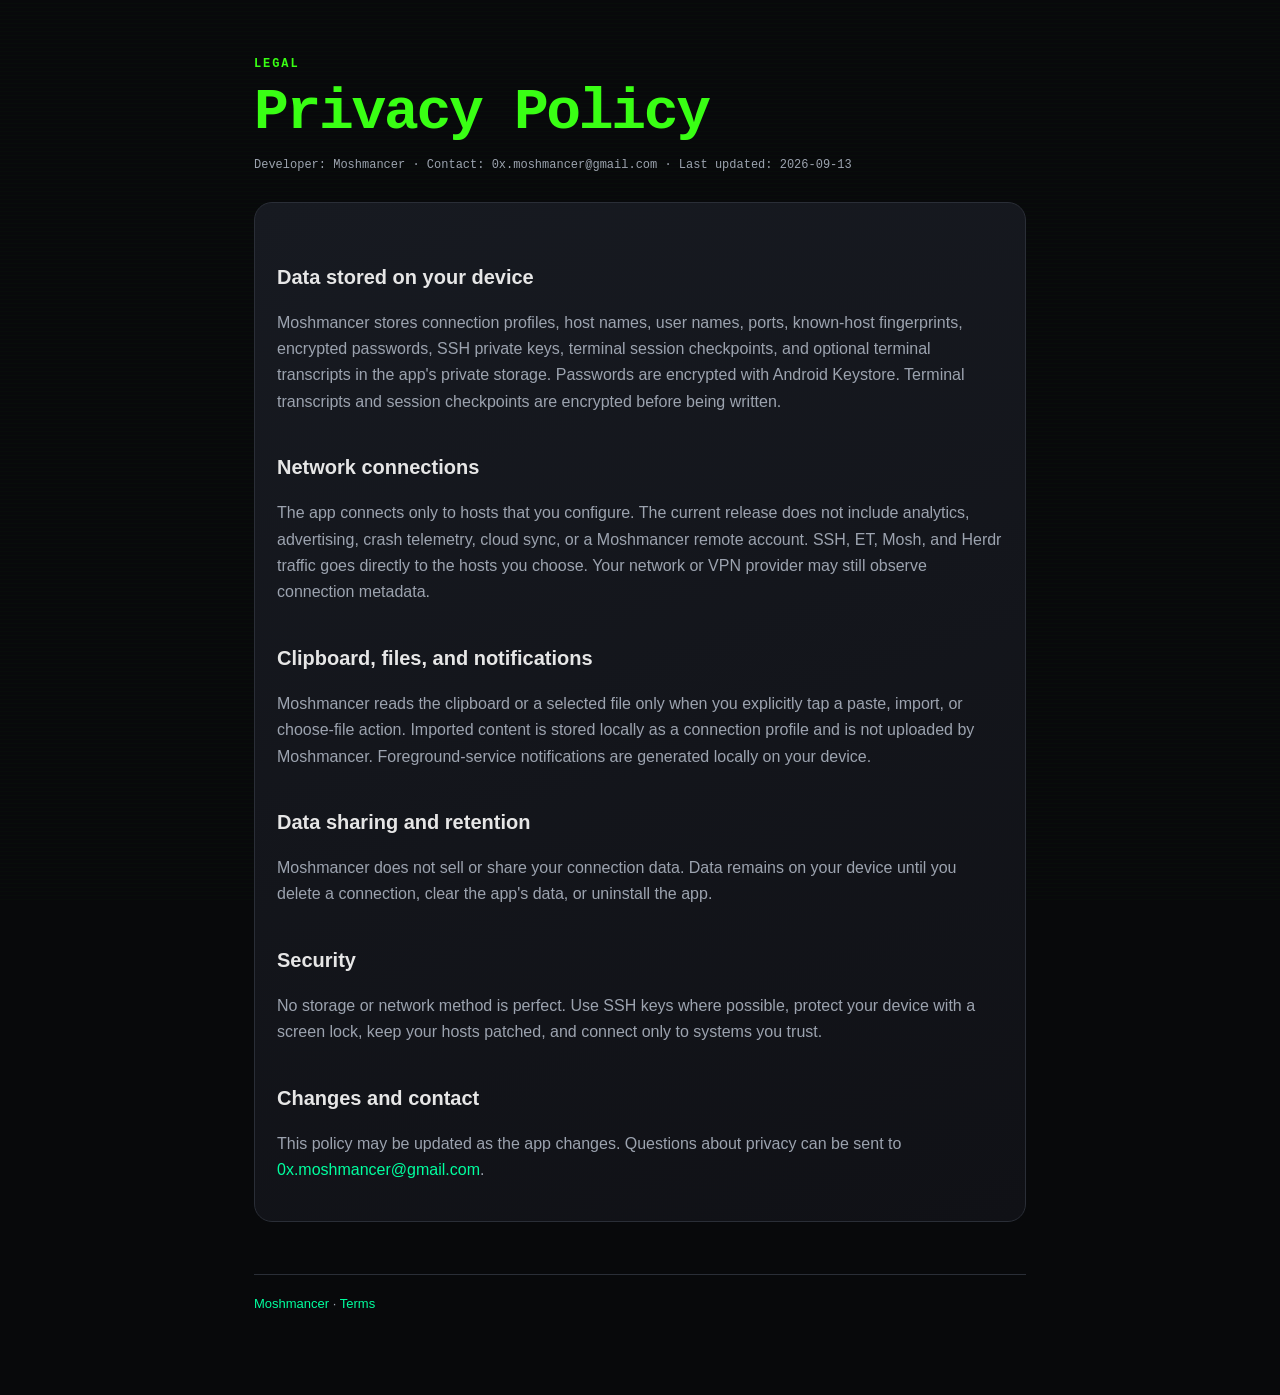
==== privacy/index.html @ 5819e2ba "Add Moshmancer public site and legal pages" ====
<!doctype html>
<html lang="en">
<head>
  <meta charset="utf-8">
  <meta name="viewport" content="width=device-width, initial-scale=1">
  <title>Privacy Policy · Moshmancer</title>
  <link rel="stylesheet" href="/assets/style.css">
</head>
<body>
<main class="wrap">
  <div class="eyebrow">Legal</div>
  <h1>Privacy Policy</h1>
  <p class="meta">Developer: Moshmancer · Contact: 0x.moshmancer@gmail.com · Last updated: 2026-09-13</p>
  <div class="card">
    <h2>Data stored on your device</h2>
    <p>Moshmancer stores connection profiles, host names, user names, ports, known-host fingerprints, encrypted passwords, SSH private keys, terminal session checkpoints, and optional terminal transcripts in the app's private storage. Passwords are encrypted with Android Keystore. Terminal transcripts and session checkpoints are encrypted before being written.</p>

    <h2>Network connections</h2>
    <p>The app connects only to hosts that you configure. The current release does not include analytics, advertising, crash telemetry, cloud sync, or a Moshmancer remote account. SSH, ET, Mosh, and Herdr traffic goes directly to the hosts you choose. Your network or VPN provider may still observe connection metadata.</p>

    <h2>Clipboard, files, and notifications</h2>
    <p>Moshmancer reads the clipboard or a selected file only when you explicitly tap a paste, import, or choose-file action. Imported content is stored locally as a connection profile and is not uploaded by Moshmancer. Foreground-service notifications are generated locally on your device.</p>

    <h2>Data sharing and retention</h2>
    <p>Moshmancer does not sell or share your connection data. Data remains on your device until you delete a connection, clear the app's data, or uninstall the app.</p>

    <h2>Security</h2>
    <p>No storage or network method is perfect. Use SSH keys where possible, protect your device with a screen lock, keep your hosts patched, and connect only to systems you trust.</p>

    <h2>Changes and contact</h2>
    <p>This policy may be updated as the app changes. Questions about privacy can be sent to <a href="mailto:0x.moshmancer@gmail.com">0x.moshmancer@gmail.com</a>.</p>
  </div>
  <footer><a href="/">Moshmancer</a> · <a href="/terms/">Terms</a></footer>
</main>
</body>
</html>
---- assets/style.css ----
:root {
  color-scheme: dark;
  --bg: #08090b;
  --card: #121318;
  --border: #2a2e37;
  --text: #e6e6e6;
  --muted: #9ca3af;
  --neon: #39ff14;
  --cyan: #00ff9f;
}
* { box-sizing: border-box; }
html, body { margin: 0; padding: 0; }
body {
  background: var(--bg);
  color: var(--text);
  font: 16px/1.65 -apple-system, BlinkMacSystemFont, "Segoe UI", Roboto, "PingFang SC", "Noto Sans CJK SC", sans-serif;
}
body::before {
  content: "";
  position: fixed;
  inset: 0;
  pointer-events: none;
  background: repeating-linear-gradient(0deg, rgba(57,255,20,.018) 0 1px, transparent 1px 4px);
}
a { color: var(--cyan); text-decoration: none; }
a:hover { text-decoration: underline; }
.wrap { position: relative; max-width: 820px; margin: 0 auto; padding: 56px 24px 80px; }
.hero { padding: 24px 0 18px; }
.eyebrow { color: var(--neon); font: 700 12px/1.4 ui-monospace, SFMono-Regular, Menlo, monospace; letter-spacing: .16em; text-transform: uppercase; }
h1 { margin: 10px 0 8px; font: 800 clamp(32px, 8vw, 58px)/1.05 ui-monospace, SFMono-Regular, Menlo, monospace; color: var(--neon); letter-spacing: -.04em; }
h2 { margin: 36px 0 10px; font-size: 20px; color: var(--text); }
h3 { margin: 24px 0 8px; font-size: 16px; color: var(--neon); }
p, li { color: var(--muted); }
.lede { max-width: 680px; font-size: 18px; color: var(--text); }
.card { margin-top: 28px; padding: 22px; border: 1px solid var(--border); border-radius: 18px; background: linear-gradient(160deg, #171a21, #101116); }
.links { display: flex; flex-wrap: wrap; gap: 12px; margin-top: 22px; }
.links a { padding: 10px 14px; border: 1px solid var(--border); border-radius: 999px; color: var(--text); }
.links a:hover { border-color: var(--neon); text-decoration: none; }
.meta { color: var(--muted); font: 12px/1.5 ui-monospace, SFMono-Regular, Menlo, monospace; }
footer { margin-top: 52px; padding-top: 18px; border-top: 1px solid var(--border); color: var(--muted); font-size: 13px; }
code { color: var(--neon); }
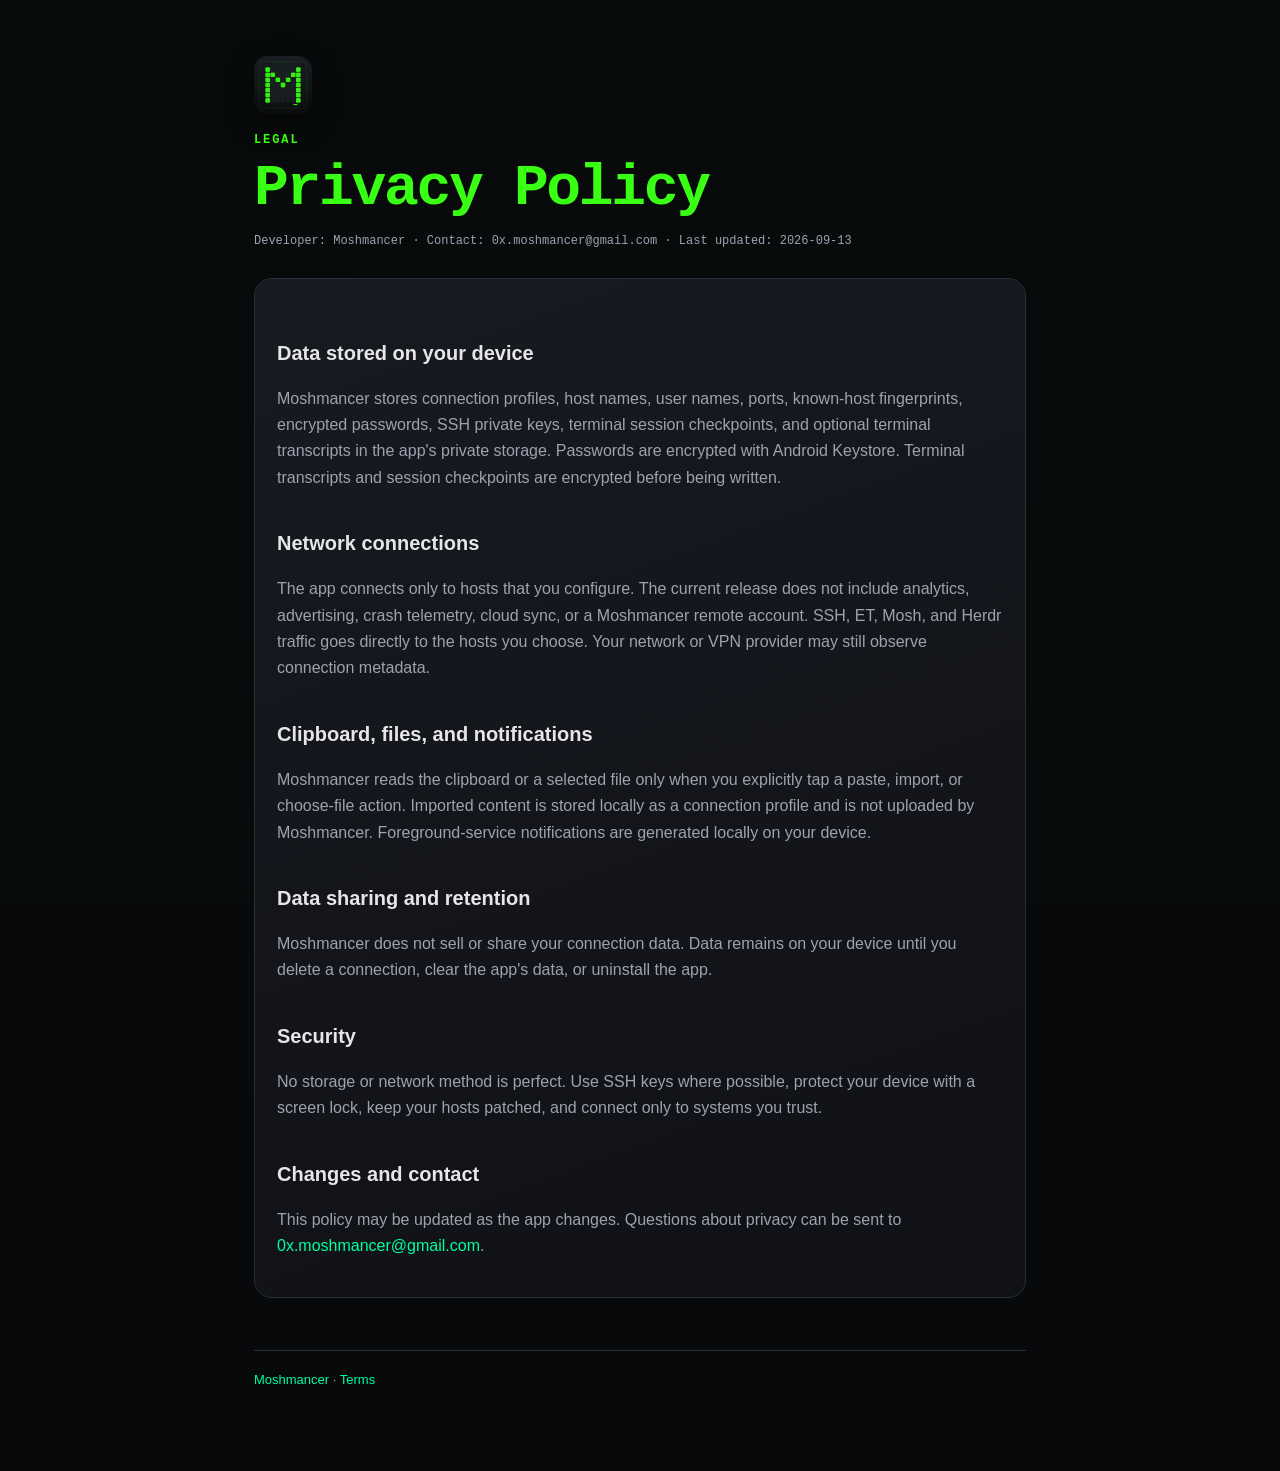
==== commit dfc129dd: "Add Moshmancer brand logo and Chinese name" ====
--- a/privacy/index.html
+++ b/privacy/index.html
@@ -4,10 +4,13 @@
   <meta charset="utf-8">
   <meta name="viewport" content="width=device-width, initial-scale=1">
   <title>Privacy Policy · Moshmancer</title>
+  <link rel="icon" type="image/svg+xml" href="/assets/moshmancer-logo.svg">
+  <link rel="apple-touch-icon" href="/assets/apple-touch-icon.png">
   <link rel="stylesheet" href="/assets/style.css">
 </head>
 <body>
 <main class="wrap">
+  <img class="legal-logo" src="/assets/moshmancer-logo.svg" alt="Moshmancer logo">
   <div class="eyebrow">Legal</div>
   <h1>Privacy Policy</h1>
   <p class="meta">Developer: Moshmancer · Contact: 0x.moshmancer@gmail.com · Last updated: 2026-09-13</p>
--- a/assets/style.css
+++ b/assets/style.css
@@ -39,3 +39,25 @@
 .meta { color: var(--muted); font: 12px/1.5 ui-monospace, SFMono-Regular, Menlo, monospace; }
 footer { margin-top: 52px; padding-top: 18px; border-top: 1px solid var(--border); color: var(--muted); font-size: 13px; }
 code { color: var(--neon); }
+
+.brand-logo {
+  display: block;
+  width: 104px;
+  height: 104px;
+  margin: 0 0 18px;
+  border-radius: 24px;
+  box-shadow: 0 18px 46px rgba(0, 0, 0, .48), 0 0 30px rgba(57,255,20,.12);
+}
+.legal-logo {
+  display: block;
+  width: 58px;
+  height: 58px;
+  margin: 0 0 18px;
+  border-radius: 14px;
+  box-shadow: 0 10px 28px rgba(0, 0, 0, .45);
+}
+@media (max-width: 560px) {
+  .brand-logo { width: 84px; height: 84px; border-radius: 20px; }
+}
+
+p strong { color: var(--text); }
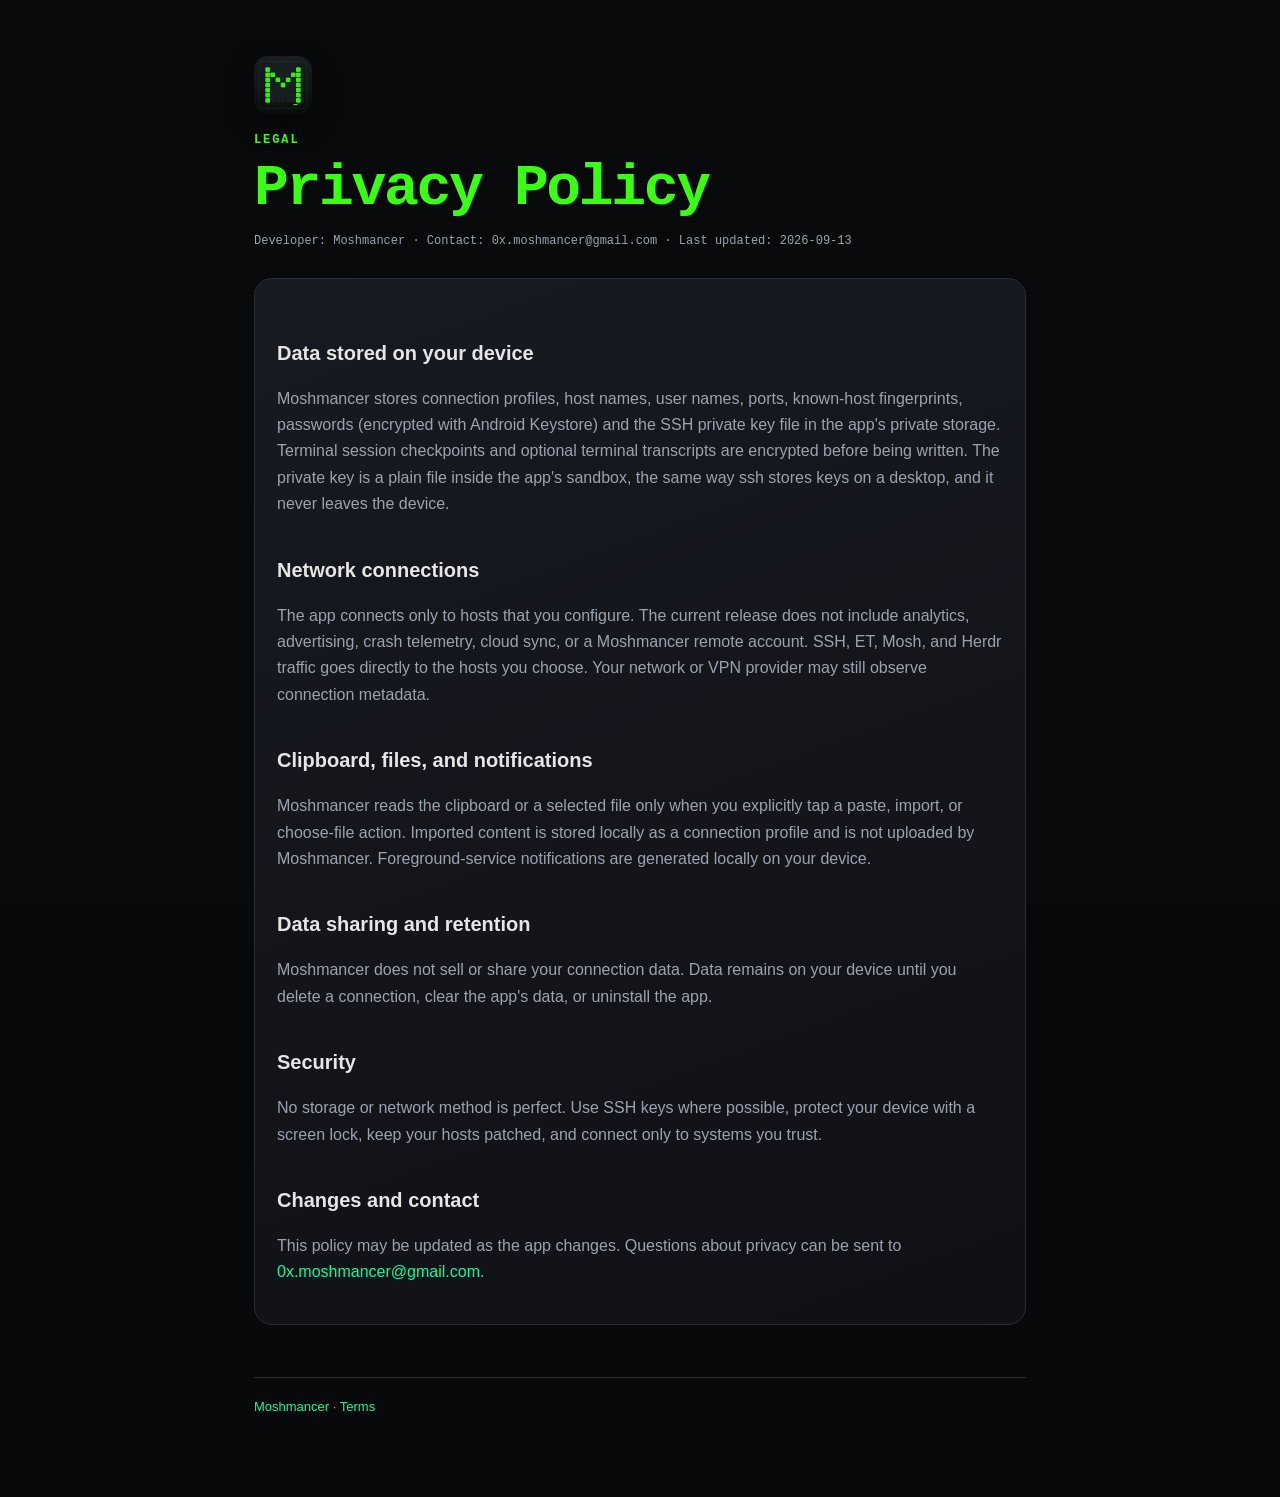
==== commit 12094910: "docs: state the private-key storage accurately The policy said "encrypted passwords, SSH private key" ====
--- a/privacy/index.html
+++ b/privacy/index.html
@@ -16,7 +16,7 @@
   <p class="meta">Developer: Moshmancer · Contact: 0x.moshmancer@gmail.com · Last updated: 2026-09-13</p>
   <div class="card">
     <h2>Data stored on your device</h2>
-    <p>Moshmancer stores connection profiles, host names, user names, ports, known-host fingerprints, encrypted passwords, SSH private keys, terminal session checkpoints, and optional terminal transcripts in the app's private storage. Passwords are encrypted with Android Keystore. Terminal transcripts and session checkpoints are encrypted before being written.</p>
+    <p>Moshmancer stores connection profiles, host names, user names, ports, known-host fingerprints, passwords (encrypted with Android Keystore) and the SSH private key file in the app's private storage. Terminal session checkpoints and optional terminal transcripts are encrypted before being written. The private key is a plain file inside the app's sandbox, the same way ssh stores keys on a desktop, and it never leaves the device.</p>
 
     <h2>Network connections</h2>
     <p>The app connects only to hosts that you configure. The current release does not include analytics, advertising, crash telemetry, cloud sync, or a Moshmancer remote account. SSH, ET, Mosh, and Herdr traffic goes directly to the hosts you choose. Your network or VPN provider may still observe connection metadata.</p>
